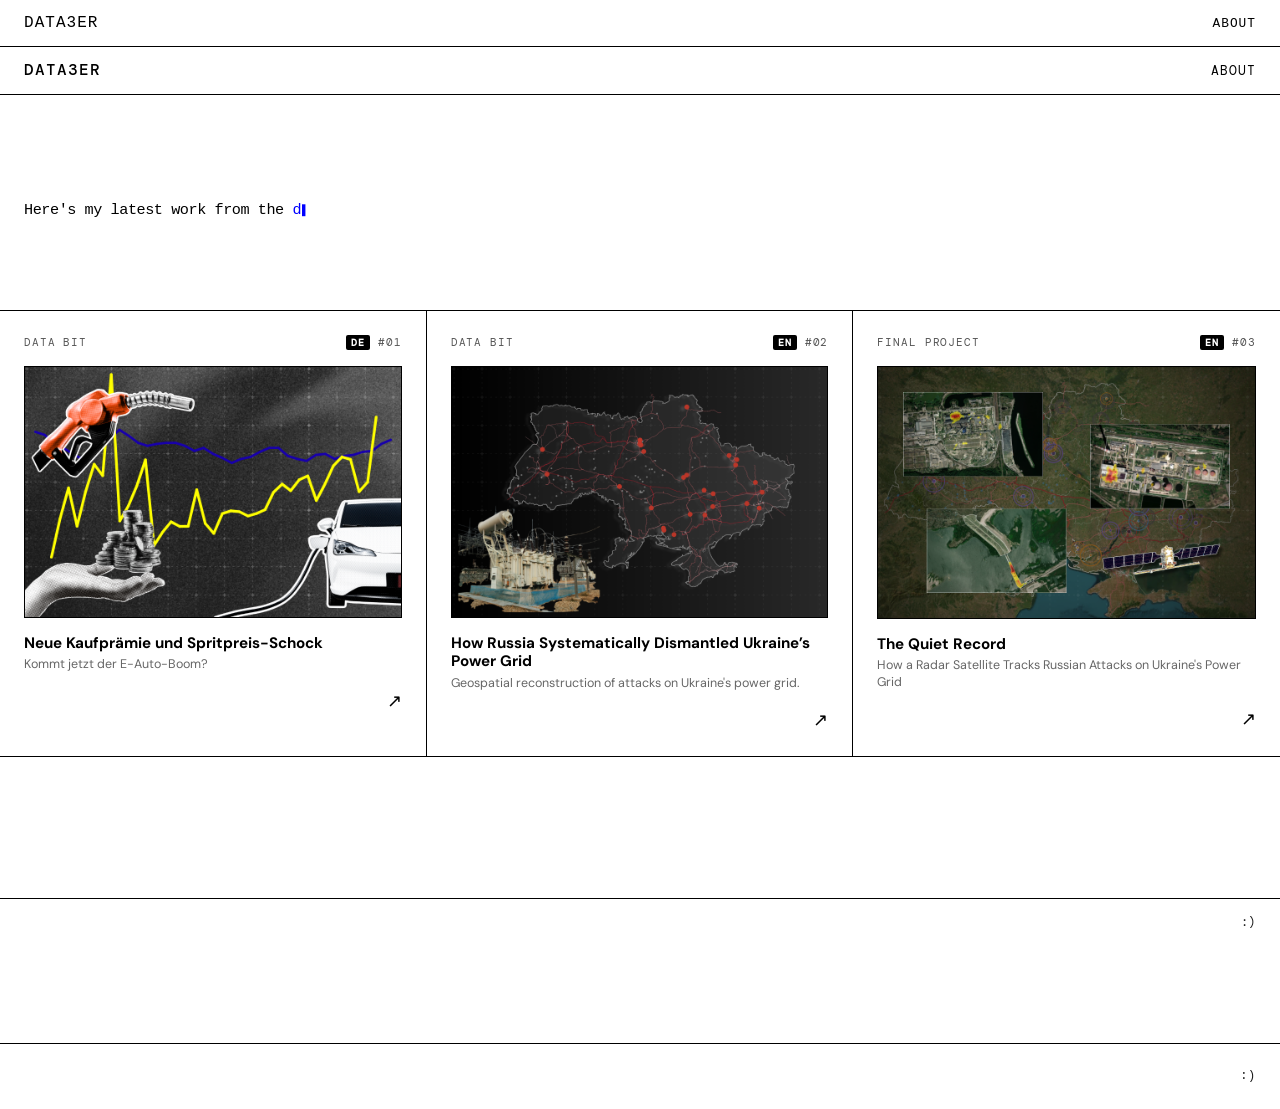
==== index.html @ 81987935 "deploy: elenaivadreyer/data3er@ab0d2c3389f291c5e5ba31536a0eea07582ace5e" ====
<!doctype html>
<html lang="en">

<head>
	<meta charset="utf-8" />
	<meta name="viewport" content="width=device-width, initial-scale=1.0" />
	<meta http-equiv="Content-Type" content="text/html; charset=utf-8" />
	<link href="./_app/immutable/entry/start.WmMpZ_CJ.js" rel="modulepreload">
		<link href="./_app/immutable/chunks/NF60_s1X.js" rel="modulepreload">
		<link href="./_app/immutable/chunks/BrTgistB.js" rel="modulepreload">
		<link href="./_app/immutable/chunks/d5tJjo3U.js" rel="modulepreload">
		<link href="./_app/immutable/chunks/B0yvwBXz.js" rel="modulepreload">
		<link href="./_app/immutable/entry/app.dsTG-tFN.js" rel="modulepreload">
		<link href="./_app/immutable/chunks/DsnmJJEf.js" rel="modulepreload">
		<link href="./_app/immutable/chunks/djIE3BxB.js" rel="modulepreload">
		<link href="./_app/immutable/chunks/CELvX-Tl.js" rel="modulepreload">
		<link href="./_app/immutable/chunks/CreIAFtK.js" rel="modulepreload">
		<link href="./_app/immutable/nodes/0.JvMt8v3n.js" rel="modulepreload">
		<link href="./_app/immutable/chunks/CRHJruip.js" rel="modulepreload">
		<link href="./_app/immutable/chunks/BVHteVyD.js" rel="modulepreload">
		<link href="./_app/immutable/nodes/2.CE3j-6dO.js" rel="modulepreload">
		<link href="./_app/immutable/chunks/QWI-ti4M.js" rel="modulepreload">
		<!--12qhfyh--><script>
		var _paq = window._paq = window._paq || [];
		_paq.push(['trackPageView']);
		_paq.push(['enableLinkTracking']);
		(function() {
			var u="//mtm.bestviews.de/";
			_paq.push(['setTrackerUrl', u+'matomo.php']);
			_paq.push(['setSiteId', '13']);
			var d=document, g=d.createElement('script'), s=d.getElementsByTagName('script')[0];
			g.async=true; g.src=u+'matomo.js'; s.parentNode.insertBefore(g,s);
		})();
	</script><!----><!----><!--1uha8ag--><meta name="description" content="data3er - Elena's data portfolio." class="svelte-1uha8ag"/><!----><title>data3er</title>
		<link href="./_app/immutable/assets/0.HpeL2Rbp.css" rel="stylesheet">
		<link href="./_app/immutable/assets/2.CTTj6mzQ.css" rel="stylesheet">
	<link rel="preconnect" href="https://fonts.googleapis.com">
	<link rel="preconnect" href="https://fonts.gstatic.com" crossorigin>
	<link href="https://fonts.googleapis.com/css2?family=Playfair+Display:ital,wght@0,700;1,400&family=DM+Mono:wght@400;500&family=DM+Sans:wght@400;500&display=swap" rel="stylesheet">
	<script data-goatcounter="https://thepudding.goatcounter.com/count" async src="//gc.zgo.at/count.js"></script>
</head>

<body>
	<a href="#content" class="skip-to-main">Skip to main content</a>
	<div><!--[--><!--[0--><!--[--><!--[-1--><!--]--> <main id="content"><!--[--><div class="lp-wrap svelte-1uha8ag"><header class="lp-header svelte-1uha8ag"><span class="wordmark svelte-1uha8ag">data3er</span> <nav class="lp-nav svelte-1uha8ag"><a href="/about" class="svelte-1uha8ag">About</a></nav></header> <section class="lp-hero svelte-1uha8ag"><p class="svelte-1uha8ag"><a class="hertie-link svelte-1uha8ag" href="https://data-journalism-26.github.io/" target="_blank" rel="noopener noreferrer"></a><span class="cursor svelte-1uha8ag">▌</span></p></section> <div class="grid svelte-1uha8ag"><!--[--><a class="card svelte-1uha8ag" href="/data-bit-1"><div class="card-meta svelte-1uha8ag"><span class="card-category svelte-1uha8ag">Data Bit</span> <div class="card-meta-right svelte-1uha8ag"><!--[0--><span class="lang-tag svelte-1uha8ag">DE</span><!--]--> <span class="card-number svelte-1uha8ag">#01</span></div></div> <div class="card-visual svelte-1uha8ag"><img src="/_app/immutable/assets/1.CaGvfTI4.png" alt="Collage of a fuel nozzle, coins, a charging cable, and a car over price charts." class="svelte-1uha8ag"/></div> <div class="card-text svelte-1uha8ag"><p class="card-title svelte-1uha8ag">Neue Kaufprämie und Spritpreis-Schock</p> <!--[0--><p class="card-subtitle svelte-1uha8ag">Kommt jetzt der E-Auto-Boom?</p><!--]--></div> <div class="card-arrow svelte-1uha8ag">↗</div></a><a class="card svelte-1uha8ag" href="/data-bit-2"><div class="card-meta svelte-1uha8ag"><span class="card-category svelte-1uha8ag">Data Bit</span> <div class="card-meta-right svelte-1uha8ag"><!--[0--><span class="lang-tag svelte-1uha8ag">EN</span><!--]--> <span class="card-number svelte-1uha8ag">#02</span></div></div> <div class="card-visual svelte-1uha8ag"><img src="/_app/immutable/assets/2.BymqDGlu.png" alt="Map of Ukraine's power grid with red attacked energy sites and a damaged transformer." class="svelte-1uha8ag"/></div> <div class="card-text svelte-1uha8ag"><p class="card-title svelte-1uha8ag">How Russia Systematically Dismantled Ukraine’s Power Grid</p> <!--[0--><p class="card-subtitle svelte-1uha8ag">Geospatial reconstruction of attacks on Ukraine's power grid.</p><!--]--></div> <div class="card-arrow svelte-1uha8ag">↗</div></a><a class="card svelte-1uha8ag" href="/final-project"><div class="card-meta svelte-1uha8ag"><span class="card-category svelte-1uha8ag">Final Project</span> <div class="card-meta-right svelte-1uha8ag"><!--[0--><span class="lang-tag svelte-1uha8ag">EN</span><!--]--> <span class="card-number svelte-1uha8ag">#03</span></div></div> <div class="card-visual svelte-1uha8ag"><img src="/_app/immutable/assets/3.DAZGU7JH.png" alt="Satellite map of Ukraine with radar damage overlays on energy infrastructure." class="svelte-1uha8ag"/></div> <div class="card-text svelte-1uha8ag"><p class="card-title svelte-1uha8ag">The Quiet Record</p> <!--[0--><p class="card-subtitle svelte-1uha8ag">How a Radar Satellite Tracks Russian Attacks on Ukraine's Power Grid</p><!--]--></div> <div class="card-arrow svelte-1uha8ag">↗</div></a><!--]--></div> <div class="grid-gap svelte-1uha8ag"></div> <footer class="lp-footer svelte-1uha8ag"><span class="svelte-1uha8ag">:)</span></footer></div><!--]--><!----></main> <!--[-1--><!--]--><!--]--><!--]--> <!--[-1--><!--]--><!--]-->
			
			<script>
				{
					__sveltekit_7kimbc = {
						base: new URL(".", location).pathname.slice(0, -1)
					};

					const element = document.currentScript.parentElement;

					Promise.all([
						import("./_app/immutable/entry/start.WmMpZ_CJ.js"),
						import("./_app/immutable/entry/app.dsTG-tFN.js")
					]).then(([kit, app]) => {
						kit.start(app, element, {
							node_ids: [0, 2],
							data: [null,{type:"data",data:{},uses:{}}],
							form: null,
							error: null
						});
					});
				}
			</script>
		</div>
</body>

</html>
---- _app/immutable/assets/0.HpeL2Rbp.css ----
:root{--category-blue: #4477AA;--category-red: #EE6677;--category-green: #228833;--category-yellow: #CCBB44;--category-cyan: #66CCEE;--category-purple: #AA3377;--category-gray: #BBBBBB;--color-black: oklch(0 0 0);--color-white: oklch(100% 0 0);--color-gray-50: oklch(98.5% 0 0);--color-gray-100: oklch(97% 0 0);--color-gray-200: oklch(92.2% 0 0);--color-gray-300: oklch(87% 0 0);--color-gray-400: oklch(70.8% 0 0);--color-gray-500: oklch(55.6% 0 0);--color-gray-600: oklch(43.9% 0 0);--color-gray-700: oklch(37.1% 0 0);--color-gray-800: oklch(26.9% 0 0);--color-gray-900: oklch(20.5% 0 0);--color-gray-950: oklch(14.5% 0 0);--color-purple: oklch(.5581 .2208 314.87);--color-blue: oklch(.4759 .2842 276.25);--color-green: oklch(.6506 .0971 191.52);--color-red: oklch(.677 .2117 30.54);--color-yellow: oklch(.8897 .1781 108.83);--12px: .75rem;--14px: .875rem;--16px: 1rem;--18px: 1.125rem;--20px: 1.25rem;--22px: 1.375rem;--24px: 1.5rem;--28px: 1.75rem;--32px: 2rem;--36px: 2.25rem;--40px: 2.5rem;--44px: 2.75rem;--48px: 3rem;--56px: 3.5rem;--64px: 4rem;--80px: 5rem;--96px: 6rem;--112px: 7rem;--128px: 8rem}html{line-height:1.15;-webkit-text-size-adjust:100%}body{margin:0}main{display:block}h1{font-size:2em;margin:.67em 0}hr{box-sizing:content-box;height:0;overflow:visible}pre{font-family:monospace,monospace;font-size:1em}a{background-color:transparent}abbr[title]{border-bottom:none;text-decoration:underline;text-decoration:underline dotted}b,strong{font-weight:bolder}code,kbd,samp{font-family:monospace,monospace;font-size:1em}small{font-size:80%}sub,sup{font-size:75%;line-height:0;position:relative;vertical-align:baseline}sub{bottom:-.25em}sup{top:-.5em}img{border-style:none}button,input,optgroup,select,textarea{font-family:inherit;font-size:100%;line-height:1.15;margin:0}button,input{overflow:visible}button,select{text-transform:none}button,[type=button],[type=reset],[type=submit]{-webkit-appearance:button}button::-moz-focus-inner,[type=button]::-moz-focus-inner,[type=reset]::-moz-focus-inner,[type=submit]::-moz-focus-inner{border-style:none;padding:0}button:-moz-focusring,[type=button]:-moz-focusring,[type=reset]:-moz-focusring,[type=submit]:-moz-focusring{outline:1px dotted ButtonText}fieldset{padding:.35em .75em .625em}legend{box-sizing:border-box;color:inherit;display:table;max-width:100%;padding:0;white-space:normal}progress{vertical-align:baseline}textarea{overflow:auto}[type=checkbox],[type=radio]{box-sizing:border-box;padding:0}[type=number]::-webkit-inner-spin-button,[type=number]::-webkit-outer-spin-button{height:auto}[type=search]{-webkit-appearance:textfield;outline-offset:-2px}[type=search]::-webkit-search-decoration{-webkit-appearance:none}::-webkit-file-upload-button{-webkit-appearance:button;font:inherit}details{display:block}summary{display:list-item}template{display:none}[hidden]{display:none}*,*:before,*:after{box-sizing:border-box;margin:0;padding:0;vertical-align:baseline}a img{border:none}b,strong{font-weight:700}button,input[type=button]{border:0}em,cite,i{font-style:italic}img,figure,picture{border:0;display:block;height:auto;max-width:100%}h1,h2,h3,h4,h5,h6{font-weight:500}sub{text-transform:lowercase;font-size:inherit;font-variant-position:sub}sup{text-transform:lowercase;font-variant-position:super}textarea{overflow:auto;resize:vertical}@font-face{font-family:Atlas Grotesk;src:url(https://pudding.cool/assets/fonts/atlas/AtlasGrotesk-Regular-Web.woff2) format("woff2");font-weight:400;font-style:normal;font-stretch:normal;font-display:swap}@font-face{font-family:Atlas Grotesk;src:url(https://pudding.cool/assets/fonts/atlas/AtlasGrotesk-Bold-Web.woff2) format("woff2");font-weight:700;font-style:normal;font-stretch:normal;font-display:swap}@font-face{font-family:Tiempos Text;src:url(https://pudding.cool/assets/fonts/tiempos/TiemposTextWeb-Regular.woff2) format("woff2");font-weight:400;font-style:normal;font-stretch:normal;font-display:swap}@font-face{font-family:Tiempos Text;src:url(https://pudding.cool/assets/fonts/tiempos/TiemposTextWeb-Bold.woff2) format("woff2");font-weight:700;font-style:normal;font-stretch:normal;font-display:swap}@font-face{font-family:Atlas Grotesk;src:url(https://pudding.cool/assets/fonts/atlas/AtlasGrotesk-Medium-Web.woff2) format("woff2");font-weight:500;font-style:normal;font-stretch:normal;font-display:swap}@font-face{font-family:Atlas Typewriter;src:url(https://pudding.cool/assets/fonts/atlas/AtlasTypewriter-Medium-Web.woff2) format("woff2");font-weight:500;font-style:normal;font-stretch:normal;font-display:swap}body{background-color:var(--color-bg, white);color:var(--color-fg, black);line-height:1.4;font-family:var(--font-body, serif);font-feature-settings:"kern" 1,"onum" 0,"liga" 0,"tnum" 1;text-rendering:optimizeLegibility;word-wrap:break-word;-webkit-tap-highlight-color:transparent}h1,h2,h3,h4,h5,h6,p{margin:16px 0}mark{background-color:var(--color-mark, yellow);padding:0 4px}a{color:var(--color-link, blue);text-decoration-line:underline;text-decoration-style:solid;text-decoration-color:var(--color-link, blue);text-decoration-thickness:2px}img,video{display:block;max-width:100%;height:auto}input,textarea{-webkit-appearance:none;appearance:none;background-color:var(--color-input-bg, whitesmoke);color:var(--color-input-fg, black);border-radius:var(--radius-md, 0);border:none;font-family:var(--font-form, sans-serif);font-size:inherit;outline:1px solid var(--color-border, ray);padding:8px}button,select,a[role=button],input[type=submit],input[type=reset],input[type=button]{-webkit-appearance:none;appearance:none;background-color:var(--color-button-bg-primary, lightgray);color:var(--color-button-fg-primary, black);border-radius:var(--radius-md, 0);border:none;font-family:var(--font-form, sans-serif);font-size:inherit;outline:none;padding:8px;text-decoration:none}button,a[role=button],input[type=button],input[type=checkbox],input[type=radio],input[type=range],input[type=submit],input[type=reset],select{cursor:pointer}input[type=button],input[type=range],input[type=submit],input[type=reset],select{display:inline-block}button:disabled,a[role=button]:disabled,input[type=button]:disabled,input[type=submit]:disabled,input[type=reset]:disabled{opacity:.5;cursor:not-allowed}input[type=range]{-webkit-appearance:auto;appearance:auto;padding:0;outline:none}button:focus,a:focus,a[role=button]:focus,input:focus,select:focus,textarea:focus{outline:2px solid var(--color-focus);outline-offset:2px}button:focus:not(:focus-visible),a:focus:not(:focus-visible),a[role=button]:focus:not(:focus-visible),input:focus:not(:focus-visible),select:focus:not(:focus-visible),textarea:focus:not(:focus-visible){outline:2px solid transparent}button:disabled,a[role=button]:disabled,input:disabled,select:disabled,textarea:disabled{cursor:not-allowed;opacity:.5}table{border-collapse:collapse;width:100%;table-layout:fixed}table caption,td,th{text-align:left}td,th{padding:8px 0;vertical-align:top;word-wrap:break-word}thead{border-bottom:1px solid var(--color-border, lightgray)}tfoot{border-top:1px solid var(--color-border, lightgray)}::-moz-placeholder{color:var(--color-placeholder, gray)}:-ms-input-placeholder{color:var(--color-placeholder, gray)}::-ms-input-placeholder{color:var(--color-placeholder, gray)}::placeholder{color:var(--color-placeholder, gray)}::-moz-selection{background-color:var(--color-selection, lightgray)}::selection{background-color:var(--color-selection, lightgray)}select{padding-right:24px;background-image:url(data:image/svg+xml;charset=US-ASCII,%3Csvg%20xmlns%3D%22http%3A%2F%2Fwww.w3.org%2F2000%2Fsvg%22%20viewBox%3D%220%200%20256%20448%22%20enable-background%3D%22new%200%200%20256%20448%22%3E%3Cstyle%20type%3D%22text%2Fcss%22%3E.arrow%7Bfill%3A%23424242%3B%7D%3C%2Fstyle%3E%3Cpath%20class%3D%22arrow%22%20d%3D%22M255.9%20168c0-4.2-1.6-7.9-4.8-11.2-3.2-3.2-6.9-4.8-11.2-4.8H16c-4.2%200-7.9%201.6-11.2%204.8S0%20163.8%200%20168c0%204.4%201.6%208.2%204.8%2011.4l112%20112c3.1%203.1%206.8%204.6%2011.2%204.6%204.4%200%208.2-1.5%2011.4-4.6l112-112c3-3.2%204.5-7%204.5-11.4z%22%2F%3E%3C%2Fsvg%3E%0A);background-position:right 8px center;background-repeat:no-repeat;background-size:auto 50%}ol,ul{padding-left:16px}.skip-to-main{border:none;width:1px;height:1px;overflow:hidden;position:absolute}.skip-to-main:focus{background-color:var(--color-gray-900, black);color:var(--color-white, white);width:auto;height:auto;padding:8px;z-index:var(--z-overlay, 1000)}.sr-only{clip:rect(0 0 0 0);clip-path:inset(100%);height:1px;overflow:hidden;position:absolute;white-space:nowrap;width:1px}.text-outline{--stroke-width: 1px;--stroke-width-n: calc(var(--stroke-width) * -1);text-shadow:var(--stroke-width-n) var(--stroke-width-n) 0 var(--color-text-outline, #fff),0 var(--stroke-width-n) 0 var(--color-text-outline, #fff),var(--stroke-width) var(--stroke-width-n) 0 var(--color-text-outline, #fff),var(--stroke-width) 0 0 var(--color-text-outline, #fff),var(--stroke-width) var(--stroke-width) 0 var(--color-text-outline, #fff),0 var(--stroke-width) 0 var(--color-text-outline, #fff),var(--stroke-width-n) var(--stroke-width) 0 var(--color-text-outline, #fff),var(--stroke-width-n) 0 0 var(--color-text-outline, #fff)}@media(hover:hover)and (pointer:fine){button:hover,a[role=button]:hover,input[type=button]:hover,input[type=submit]:hover,input[type=reset]:hover{background:oklch(from var(--color-button-bg-primary) calc(l - .1) c h)}button:disabled:hover,a[role=button]:disabled:hover,input[type=button]:disabled:hover,input[type=submit]:disabled:hover,input[type=reset]:disabled:hover{opacity:.5;cursor:not-allowed;background:var(--color-button-bg-primary, lightgray)}}.bits-button[data-button-root]{display:inline-flex;align-items:center;justify-content:center;border:none;font-size:inherit;outline:none;text-decoration:none;border-radius:var(--radius-md);font-family:var(--font-form);transition:transform .25s ease,background .25s ease}.bits-button[data-button-root]:disabled{opacity:.5;cursor:not-allowed}.bits-button[data-button-root]:active{transform:scale(.95)}.bits-button[data-button-root][data-size=default]{padding:.5rem 1rem}.bits-button[data-button-root][data-size=sm]{padding:.375rem .75rem}.bits-button[data-button-root][data-size=lg]{padding:.75rem 1.5rem}.bits-button[data-button-root][data-size=icon]{padding:.5rem;width:2rem;height:2rem}.bits-button[data-button-root][data-variant=default]{--bg: var(--color-button-bg-primary);--fg: var(--color-button-fg-primary);background:var(--bg);color:var(--fg)}.bits-button[data-button-root][data-variant=default]:hover{background:oklch(from var(--bg) calc(l + .2) c h)}.bits-button[data-button-root][data-variant=outline]{--bg: transparent;--fg: var(--color-fg);--border: 1px solid var(--color-border);background:var(--bg);color:var(--fg);border:var(--border)}.bits-button[data-button-root][data-variant=outline]:hover{background:oklch(from var(--bg) calc(l - .2) c h)}.bits-button[data-button-root][data-variant=secondary]{--bg: var(--color-button-bg-secondary);--fg: var(--color-button-fg-secondary);background:var(--bg);color:var(--fg)}.bits-button[data-button-root][data-variant=secondary]:hover{background:oklch(from var(--bg) calc(l - .2) c h)}.bits-button[data-button-root][data-variant=ghost]{--bg: transparent;--fg: var(--color-fg);background:var(--bg);color:var(--fg)}.bits-button[data-button-root][data-variant=link]{--bg: transparent;--fg: var(--color-link);--hover: var(--color-link-hover);background:var(--bg);color:var(--fg);text-decoration:underline}.bits-button[data-button-root].circle{border-radius:50%;padding:0}.bits-switch{font-family:var(--font-form)}.bits-switch [data-switch-root]{--padding: .25rem;--height: 1.5rem;display:inline-flex;align-items:center;cursor:pointer;border:none;width:calc(var(--height) * 2 + var(--padding) * 2);height:calc(var(--height) + var(--padding) * 2);border-radius:9999px;padding:var(--padding);transition:background .25s ease;background:oklch(from var(--color-button-bg-primary) calc(l + .5) c h)}.bits-switch[data-size=sm] [data-switch-root]{--height: 1.25rem}.bits-switch [data-switch-root][data-state=checked]{background:var(--color-button-bg-primary)}.bits-switch [data-switch-thumb]{display:block;width:var(--height);height:var(--height);border-radius:9999px;background:var(--color-button-fg-primary);transition:transform .25s ease}.bits-switch [data-switch-root][data-state=checked] [data-switch-thumb]{transform:translate(calc(var(--height)))}.bits-switch[data-label-position=left]{flex-direction:row-reverse;gap:.5rem}.bits-switch[data-label-position=right]{gap:.5rem}.bits-switch[data-label-position=top]{flex-direction:column-reverse;gap:.25rem}.bits-switch[data-label-position=bottom]{flex-direction:column;gap:.25rem}[data-select-trigger]{--min-width: 12rem;display:inline-flex;align-items:center;justify-content:space-between;border:1px solid var(--color-border);border-radius:var(--radius-md);padding:.5rem;background:var(--color-bg);color:var(--color-fg);font-family:var(--font-form);font-size:inherit;cursor:pointer;width:var(--min-width)}[data-select-trigger]:hover{background:var(--color-bg)}[data-select-trigger]:disabled{opacity:.5;cursor:not-allowed}[data-select-value]{overflow:hidden;text-overflow:ellipsis;white-space:nowrap}[data-select-icon]{width:1rem;height:1rem;margin-left:.5rem;opacity:.7}[data-select-content]{--min-width: 12rem;z-index:var(--z-overlay);background:var(--color-bg);border:1px solid var(--color-border);border-radius:var(--radius-md);width:var(--min-width);overflow:hidden;padding:.5rem;font-family:var(--font-form)}[data-select-item]{display:flex;align-items:center;justify-content:space-between;padding:.5rem;cursor:pointer;position:relative;-webkit-user-select:none;user-select:none;outline:none}[data-select-item][data-highlighted]{background:var(--color-selection)}[data-select-item][data-selected] [data-select-item-indicator]{display:inline-flex}[data-select-item-indicator]{display:none;align-items:center;justify-content:center}[data-select-item-indicator]{width:1rem;height:1rem}[data-select-group-label]{padding:.5rem;font-size:.75em;font-weight:700;text-transform:uppercase;color:var(--color-fg-light)}.bits-togglegroup[data-toggle-group-root]{display:inline-flex;border-radius:var(--radius-md);border:1px solid var(--color-border);background:var(--color-bg);color:var(--color-fg);overflow:hidden}.bits-togglegroup [data-toggle-group-item]{display:inline-flex;align-items:center;justify-content:center;border:none;font-size:inherit;outline:none;text-decoration:none;border-radius:0;border-right:1px solid var(--color-border);font-family:var(--font-form);transition:transform .25s ease,background .25s ease,color .25s ease;background:transparent;color:inherit;padding:.5rem .75rem}.bits-togglegroup [data-toggle-group-item]:last-child{border-right:none}.bits-togglegroup [data-toggle-group-item][data-state=on]{background:var(--color-selection)}.bits-togglegroup [data-toggle-group-item-icon]{width:1rem;height:1rem}.bits-slider[data-slider-root]{--slider-size: .5rem;--slider-thumb-size: 2rem;--slider-thumb-color: var(--color-button-bg-primary);--slider-thumb-border: var(--color-bg);--slider-track-color: var(--color-selection);--slider-track-active-color: var(--color-fg-light);width:100%;position:relative;display:flex;align-items:center;cursor:pointer}.bits-slider [data-slider-range-bg]{display:block;background:var(--slider-track-color);height:var(--slider-size);width:100%;border-radius:var(--radius-sm)}.bits-slider [data-slider-range]{display:block;height:100%;background:var(--slider-track-active-color)}.bits-slider [data-slider-thumb]{display:block;width:var(--slider-thumb-size);height:var(--slider-thumb-size);background:var(--slider-thumb-color);border-radius:50%;border:2px solid var(--slider-thumb-border);transition:background .25s ease}.bits-slider [data-slider-thumb]:active{outline:var(--color-focus)}:root{--font-sans: "Atlas Grotesk", -apple-system, BlinkMacSystemFont, Helvetica, Arial, sans-serif;--font-serif: "Tiempos Text", Iowan Old Style, Times New Roman, Times, serif;--font-mono: Menlo, Consolas, Monaco, monospace;--z-bottom: -1;--z-base: 1;--z-top: 10;--z-overlay: 100;--z-modal: 1000;--font-body: var(--font-serif);--font-form: var(--font-sans);--radius-xs: .125rem;--radius-sm: .25rem;--radius-md: .5rem;--radius-lg: 1rem;--color-bg: var(--color-white);--color-fg: var(--color-gray-900);--color-fg-light: var(--color-gray-500);--color-primary: var(--color-black);--color-link: var(--color-black);--color-link-hover: var(--color-black);--color-focus: var(--color-gray-500);--color-mark: var(--color-yellow);--color-selection: var(--color-gray-300);--color-border: var(--color-gray-300);--color-button-fg-primary: var(--color-white);--color-button-bg-primary: var(--color-gray-900);--color-button-fg-secondary: var(--color-white);--color-button-bg-secondary: var(--color-gray-500);--color-input-bg: var(--color-gray-50);--color-input-fg: var(--color-gray-900);--color-placeholder: var(--color-gray-500);--1s: 1ms;--color-accent: #0000ff;--color-highlight: #ffff76;--color-muted: #f2f2f2;--color-ink: #000000;--font-display: "Helvetica Neue", Helvetica, Arial, sans-serif;--font-body: "DM Sans", system-ui, sans-serif;--space-xs: .375rem;--space-sm: .75rem;--space-md: 1.5rem;--space-lg: 3rem;--space-xl: 6rem;--border: 1px solid #000000;--max-w: 1100px}@media screen and (prefers-reduced-motion:no-preference){:root{--1s: 1s}}h2{font-family:var(--font-sans);font-size:1.15rem;font-weight:500;letter-spacing:-.02em;color:#1f1f1f;margin-bottom:1rem;margin-top:var(--space-lg)}h3{font-size:var(--28px, 28px)}h4{font-size:var(--24px, 24px)}h5{font-size:var(--22px, 22px)}h6{font-size:var(--20px, 20px)}sup.fn-ref{font-family:var(--font-mono);font-size:.68em;color:var(--color-accent);font-weight:500;vertical-align:baseline;line-height:inherit;position:static;top:auto;margin-left:.12em;font-variant-position:normal;text-transform:none;white-space:nowrap}sup.fn-ref a{color:inherit;text-decoration:none}sup.fn-ref a:hover{text-decoration:underline}svg{display:block;width:100%;height:auto}:global(.foreground){max-width:1100px!important;margin-left:auto!important;margin-right:auto!important}:global(.foreground section){font-family:var(--font-body);font-size:.95rem;line-height:1.65;color:var(--color-ink);text-align:justify;max-width:520px;margin-left:auto;margin-right:auto}nav.svelte-1jnx671{display:-webkit-box;display:flex;-webkit-box-pack:justify;justify-content:space-between;-webkit-box-align:baseline;align-items:baseline;padding:var(--space-sm) var(--space-md);border-bottom:var(--border);font-family:var(--font-mono);font-size:.8rem;text-transform:uppercase;letter-spacing:.08em;position:sticky;top:0;background:var(--color-bg);z-index:100}.wordmark.svelte-1jnx671{font-size:1rem;font-weight:500;color:var(--color-ink);text-decoration:none}.wordmark.svelte-1jnx671:hover{color:var(--color-accent)}.nav-links.svelte-1jnx671{display:-webkit-box;display:flex;gap:var(--space-md)}a.svelte-1jnx671{color:var(--color-ink);text-decoration:none}a.svelte-1jnx671:hover{color:var(--color-accent)}footer.svelte-1egf6ko{border-top:var(--border);padding:var(--space-md);display:-webkit-box;display:flex;-webkit-box-pack:justify;justify-content:space-between;-webkit-box-align:center;align-items:center;font-family:var(--font-mono);font-size:.75rem;text-transform:uppercase;letter-spacing:.06em;margin-top:var(--space-xl);color:#181818}.wordmark.svelte-1egf6ko{color:var(--color-ink);font-weight:500}
---- _app/immutable/assets/2.CTTj6mzQ.css ----
body{background:#fff}.lp-wrap.svelte-1uha8ag{min-height:100vh;background:#fff;font-family:DM Mono,Courier New,monospace;display:-webkit-box;display:flex;-webkit-box-orient:vertical;-webkit-box-direction:normal;flex-direction:column}.lp-header.svelte-1uha8ag{position:sticky;top:0;z-index:100;background:#fff;border-bottom:1px solid #000;display:-webkit-box;display:flex;-webkit-box-pack:justify;justify-content:space-between;-webkit-box-align:center;align-items:center;padding:.75rem 1.5rem;font-size:.8rem;text-transform:uppercase;letter-spacing:.08em}.wordmark.svelte-1uha8ag{font-size:1rem;font-weight:500;color:#000}.lp-nav.svelte-1uha8ag a:where(.svelte-1uha8ag){color:#000;text-decoration:none}.lp-nav.svelte-1uha8ag a:where(.svelte-1uha8ag):hover{color:#00f}.lp-hero.svelte-1uha8ag{border-bottom:1px solid #000;min-height:clamp(8rem,24vh,14rem);padding:3rem 1.5rem 2rem;display:grid;-webkit-box-align:center;align-items:center;justify-items:start;text-align:left}.lp-hero.svelte-1uha8ag p:where(.svelte-1uha8ag){font-family:Menlo,Courier New,monospace;font-weight:400;font-size:clamp(.95rem,1.45vw,.95rem);letter-spacing:-.03em;max-width:none;width:100%;color:#000;margin:0;white-space:nowrap}.hertie-link.svelte-1uha8ag{color:#00f;font-weight:500;text-decoration:none;display:inline;border-bottom:2px solid transparent;-webkit-transition:border-color .4s ease;transition:border-color .4s ease}.hertie-link.done.svelte-1uha8ag{border-bottom-color:#00f}.hertie-link.svelte-1uha8ag:hover{color:#00c}.cursor.svelte-1uha8ag{display:inline-block;color:#00f;-webkit-animation:svelte-1uha8ag-blink 1s step-end infinite;animation:svelte-1uha8ag-blink 1s step-end infinite;font-size:.75em;vertical-align:-.05em;margin-left:1px}.cursor.hidden.svelte-1uha8ag{display:none}@-webkit-keyframes svelte-1uha8ag-blink{0%,to{opacity:1}50%{opacity:0}}@keyframes svelte-1uha8ag-blink{0%,to{opacity:1}50%{opacity:0}}.grid.svelte-1uha8ag{display:grid;grid-template-columns:repeat(3,1fr)}.card.svelte-1uha8ag{border-right:1px solid #000;border-bottom:1px solid #000;padding:1.5rem;background:#fff;display:-webkit-box;display:flex;-webkit-box-orient:vertical;-webkit-box-direction:normal;flex-direction:column;gap:1rem;cursor:pointer;text-decoration:none;color:#000;-webkit-transition:background .2s ease;transition:background .2s ease;min-height:280px}.card.svelte-1uha8ag:hover{background:#f2f2f2}.card.svelte-1uha8ag:nth-child(3n){border-right:none}.card-meta.svelte-1uha8ag{display:-webkit-box;display:flex;-webkit-box-pack:justify;justify-content:space-between;-webkit-box-align:baseline;align-items:baseline;font-size:.7rem;text-transform:uppercase;letter-spacing:.08em;color:#555}.card-meta-right.svelte-1uha8ag{display:-webkit-box;display:flex;-webkit-box-align:baseline;align-items:baseline;gap:.5rem}.lang-tag.svelte-1uha8ag{font-size:.6rem;font-weight:600;letter-spacing:.1em;background:#000;color:#fff;padding:1px 5px;border-radius:2px}.card-visual.svelte-1uha8ag{-webkit-box-flex:0;flex:0 0 auto;aspect-ratio:3 / 2;background:#f2f2f2;border:1px solid #000;overflow:hidden}.card-visual.svelte-1uha8ag img:where(.svelte-1uha8ag){width:100%;height:100%;display:block;-o-object-fit:cover;object-fit:cover}.card-text.svelte-1uha8ag{-webkit-box-flex:0;flex:0 0 auto}.card-title.svelte-1uha8ag{font-family:var(--font-body, "DM Sans", system-ui, sans-serif);font-size:.95rem;font-weight:700;line-height:1.2;margin:0 0 .25rem;text-transform:none;letter-spacing:0}.card-subtitle.svelte-1uha8ag{font-family:var(--font-body, "DM Sans", system-ui, sans-serif);font-size:.78rem;line-height:1.35;color:#666;margin:0;letter-spacing:0}.card-arrow.svelte-1uha8ag{text-align:right;font-size:1.1rem}.grid-gap.svelte-1uha8ag{-webkit-box-flex:1;flex:1;min-height:3rem}.lp-footer.svelte-1uha8ag{border-top:1px solid #000;padding:1rem 1.5rem;display:-webkit-box;display:flex;-webkit-box-pack:end;justify-content:flex-end;font-size:.72rem;letter-spacing:.06em;color:#181818}@media(max-width:700px){.lp-hero.svelte-1uha8ag{min-height:10rem}.lp-hero.svelte-1uha8ag p:where(.svelte-1uha8ag){max-width:28ch;white-space:normal}.grid.svelte-1uha8ag{grid-template-columns:1fr}.card.svelte-1uha8ag:nth-child(3n){border-right:1px solid #000}.card.svelte-1uha8ag:nth-child(n){border-right:none}}@media(min-width:701px)and (max-width:1000px){.grid.svelte-1uha8ag{grid-template-columns:repeat(2,1fr)}.card.svelte-1uha8ag:nth-child(3n){border-right:1px solid #000}.card.svelte-1uha8ag:nth-child(2n){border-right:none}}
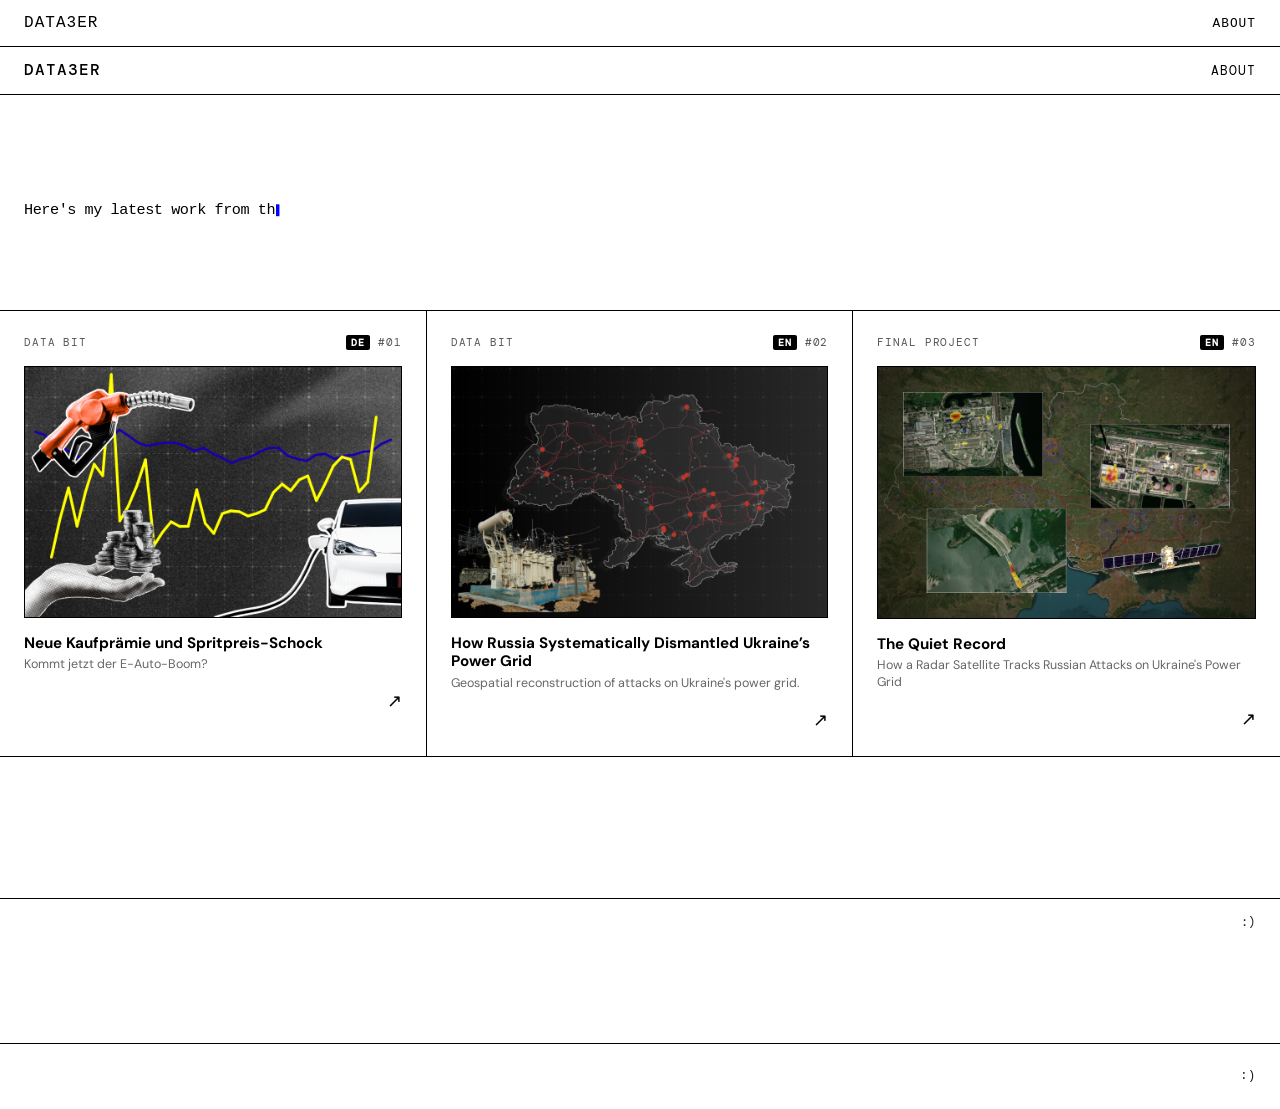
==== commit acbb7c63: "deploy: elenaivadreyer/data3er@cec52fa5c81baedc23c7e426b1d4a2eab997190c" ====
--- a/index.html
+++ b/index.html
@@ -5,17 +5,17 @@
 	<meta charset="utf-8" />
 	<meta name="viewport" content="width=device-width, initial-scale=1.0" />
 	<meta http-equiv="Content-Type" content="text/html; charset=utf-8" />
-	<link href="./_app/immutable/entry/start.WmMpZ_CJ.js" rel="modulepreload">
-		<link href="./_app/immutable/chunks/NF60_s1X.js" rel="modulepreload">
+	<link href="./_app/immutable/entry/start.4WZNmuw5.js" rel="modulepreload">
+		<link href="./_app/immutable/chunks/DErS6U9Z.js" rel="modulepreload">
 		<link href="./_app/immutable/chunks/BrTgistB.js" rel="modulepreload">
 		<link href="./_app/immutable/chunks/d5tJjo3U.js" rel="modulepreload">
 		<link href="./_app/immutable/chunks/B0yvwBXz.js" rel="modulepreload">
-		<link href="./_app/immutable/entry/app.dsTG-tFN.js" rel="modulepreload">
+		<link href="./_app/immutable/entry/app.CsfSwlYy.js" rel="modulepreload">
 		<link href="./_app/immutable/chunks/DsnmJJEf.js" rel="modulepreload">
 		<link href="./_app/immutable/chunks/djIE3BxB.js" rel="modulepreload">
 		<link href="./_app/immutable/chunks/CELvX-Tl.js" rel="modulepreload">
 		<link href="./_app/immutable/chunks/CreIAFtK.js" rel="modulepreload">
-		<link href="./_app/immutable/nodes/0.JvMt8v3n.js" rel="modulepreload">
+		<link href="./_app/immutable/nodes/0.DDlUH771.js" rel="modulepreload">
 		<link href="./_app/immutable/chunks/CRHJruip.js" rel="modulepreload">
 		<link href="./_app/immutable/chunks/BVHteVyD.js" rel="modulepreload">
 		<link href="./_app/immutable/nodes/2.CE3j-6dO.js" rel="modulepreload">
@@ -46,15 +46,15 @@
 			
 			<script>
 				{
-					__sveltekit_7kimbc = {
+					__sveltekit_1310179 = {
 						base: new URL(".", location).pathname.slice(0, -1)
 					};
 
 					const element = document.currentScript.parentElement;
 
 					Promise.all([
-						import("./_app/immutable/entry/start.WmMpZ_CJ.js"),
-						import("./_app/immutable/entry/app.dsTG-tFN.js")
+						import("./_app/immutable/entry/start.4WZNmuw5.js"),
+						import("./_app/immutable/entry/app.CsfSwlYy.js")
 					]).then(([kit, app]) => {
 						kit.start(app, element, {
 							node_ids: [0, 2],
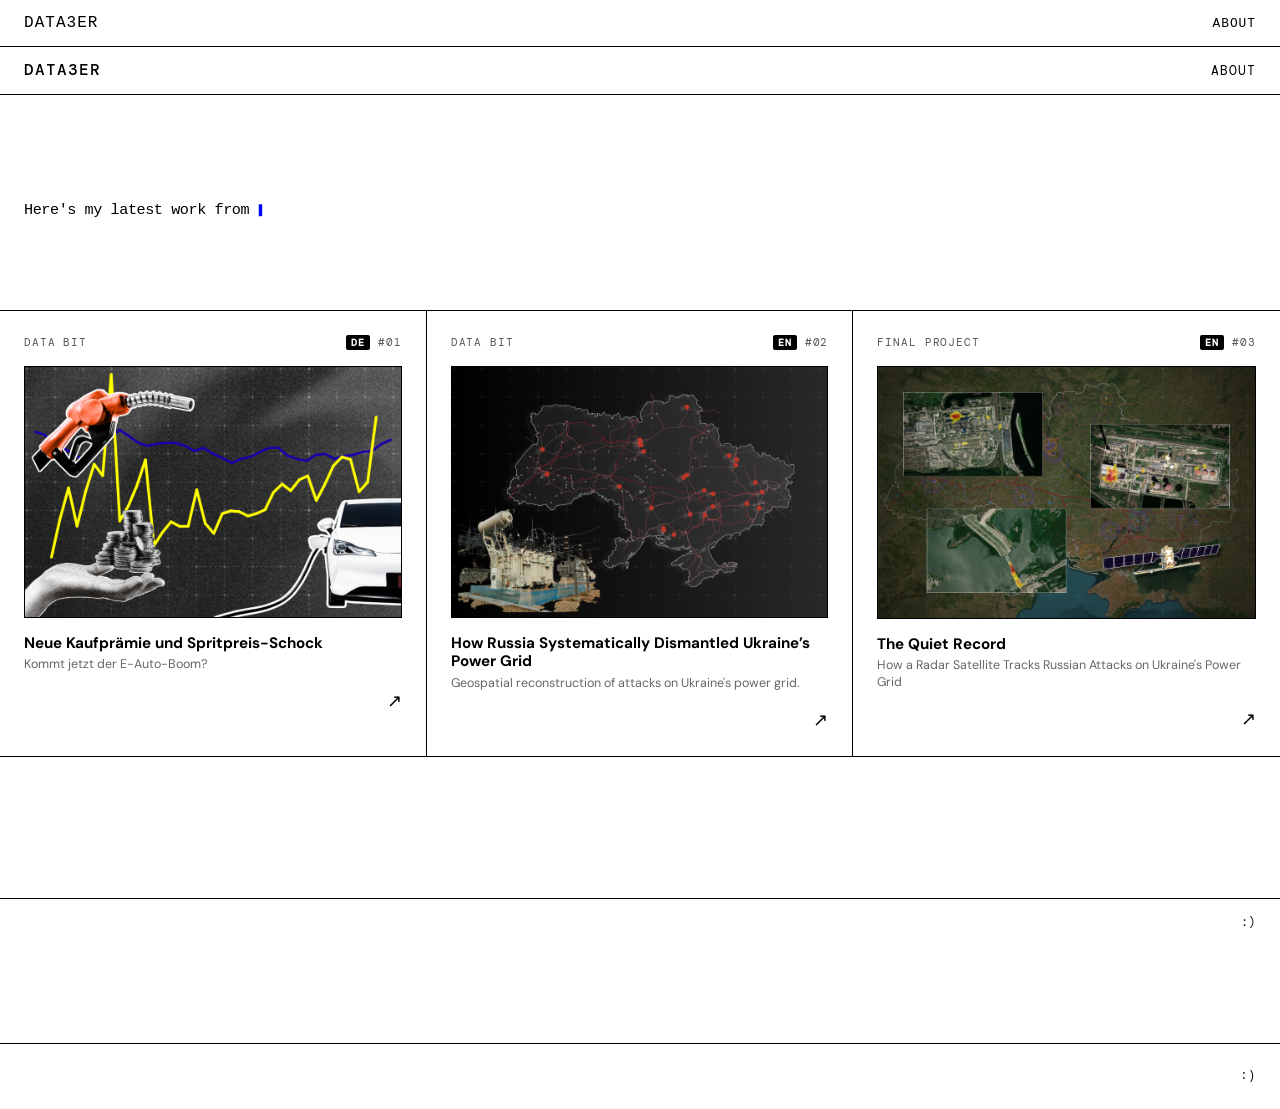
==== commit c51c3d8a: "deploy: elenaivadreyer/data3er@d09acdf720de34e97740c7a6aa36faf42bc5fef5" ====
--- a/index.html
+++ b/index.html
@@ -5,17 +5,17 @@
 	<meta charset="utf-8" />
 	<meta name="viewport" content="width=device-width, initial-scale=1.0" />
 	<meta http-equiv="Content-Type" content="text/html; charset=utf-8" />
-	<link href="./_app/immutable/entry/start.4WZNmuw5.js" rel="modulepreload">
-		<link href="./_app/immutable/chunks/DErS6U9Z.js" rel="modulepreload">
+	<link href="./_app/immutable/entry/start.BoL6cGUk.js" rel="modulepreload">
+		<link href="./_app/immutable/chunks/MrWGKdrE.js" rel="modulepreload">
 		<link href="./_app/immutable/chunks/BrTgistB.js" rel="modulepreload">
 		<link href="./_app/immutable/chunks/d5tJjo3U.js" rel="modulepreload">
 		<link href="./_app/immutable/chunks/B0yvwBXz.js" rel="modulepreload">
-		<link href="./_app/immutable/entry/app.CsfSwlYy.js" rel="modulepreload">
+		<link href="./_app/immutable/entry/app.BUiwLTvd.js" rel="modulepreload">
 		<link href="./_app/immutable/chunks/DsnmJJEf.js" rel="modulepreload">
 		<link href="./_app/immutable/chunks/djIE3BxB.js" rel="modulepreload">
 		<link href="./_app/immutable/chunks/CELvX-Tl.js" rel="modulepreload">
 		<link href="./_app/immutable/chunks/CreIAFtK.js" rel="modulepreload">
-		<link href="./_app/immutable/nodes/0.DDlUH771.js" rel="modulepreload">
+		<link href="./_app/immutable/nodes/0.leBp7Qy8.js" rel="modulepreload">
 		<link href="./_app/immutable/chunks/CRHJruip.js" rel="modulepreload">
 		<link href="./_app/immutable/chunks/BVHteVyD.js" rel="modulepreload">
 		<link href="./_app/immutable/nodes/2.CE3j-6dO.js" rel="modulepreload">
@@ -46,15 +46,15 @@
 			
 			<script>
 				{
-					__sveltekit_1310179 = {
+					__sveltekit_1snig9k = {
 						base: new URL(".", location).pathname.slice(0, -1)
 					};
 
 					const element = document.currentScript.parentElement;
 
 					Promise.all([
-						import("./_app/immutable/entry/start.4WZNmuw5.js"),
-						import("./_app/immutable/entry/app.CsfSwlYy.js")
+						import("./_app/immutable/entry/start.BoL6cGUk.js"),
+						import("./_app/immutable/entry/app.BUiwLTvd.js")
 					]).then(([kit, app]) => {
 						kit.start(app, element, {
 							node_ids: [0, 2],
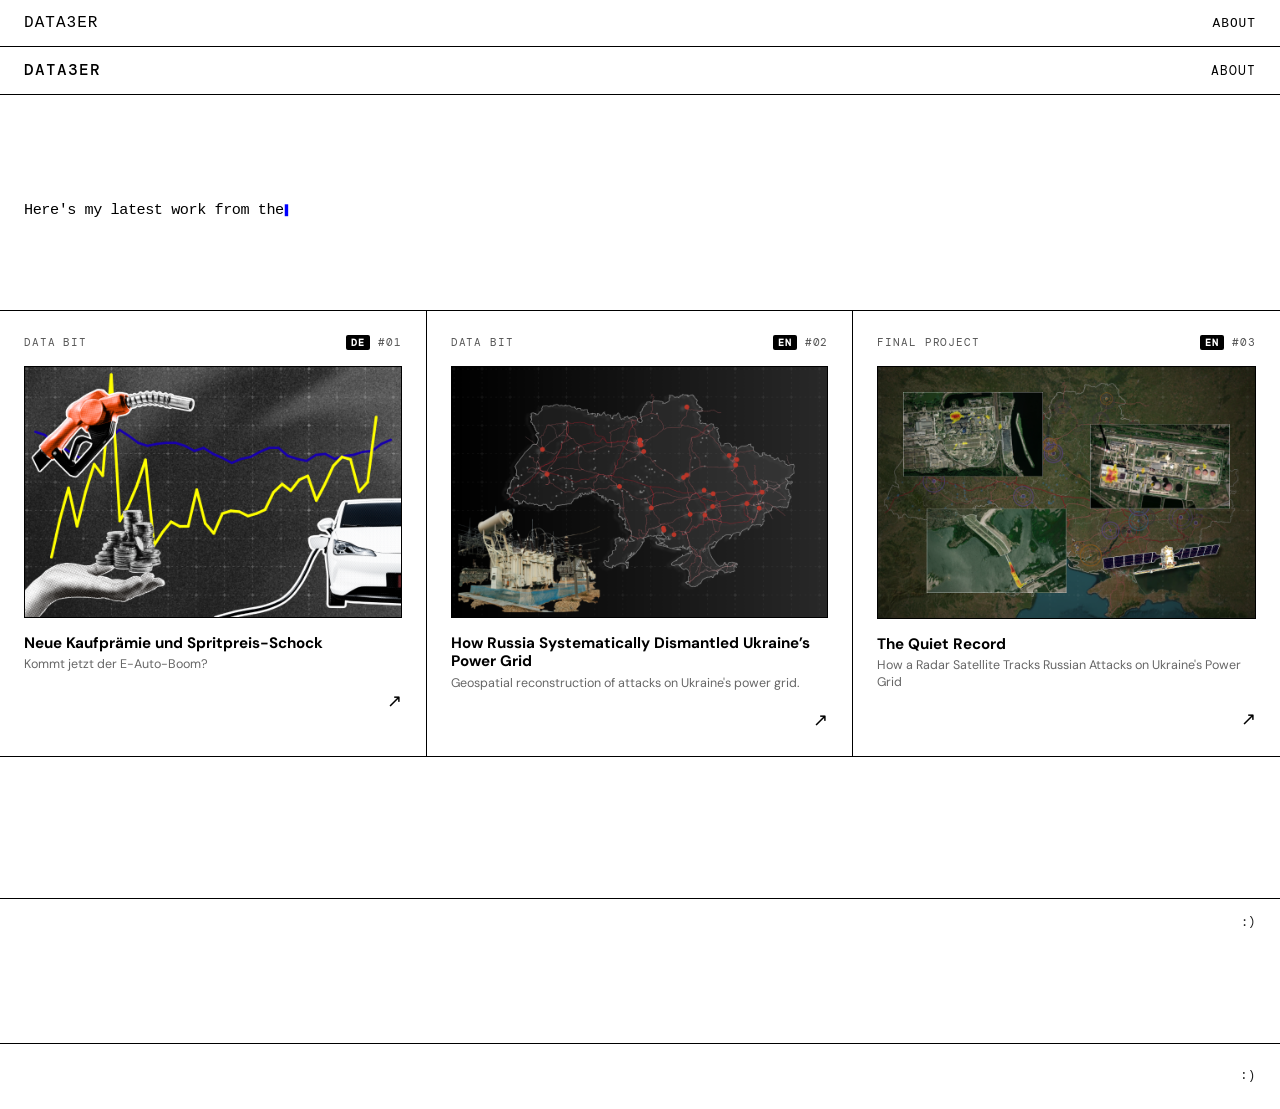
==== commit d838fcd6: "deploy: elenaivadreyer/data3er@6c61ccc3cdc1b127d3d364e2231ef33fcf8daeb6" ====
--- a/index.html
+++ b/index.html
@@ -5,17 +5,17 @@
 	<meta charset="utf-8" />
 	<meta name="viewport" content="width=device-width, initial-scale=1.0" />
 	<meta http-equiv="Content-Type" content="text/html; charset=utf-8" />
-	<link href="./_app/immutable/entry/start.BoL6cGUk.js" rel="modulepreload">
-		<link href="./_app/immutable/chunks/MrWGKdrE.js" rel="modulepreload">
+	<link href="./_app/immutable/entry/start.wyu5sWyb.js" rel="modulepreload">
+		<link href="./_app/immutable/chunks/Z5JkUqPg.js" rel="modulepreload">
 		<link href="./_app/immutable/chunks/BrTgistB.js" rel="modulepreload">
 		<link href="./_app/immutable/chunks/d5tJjo3U.js" rel="modulepreload">
 		<link href="./_app/immutable/chunks/B0yvwBXz.js" rel="modulepreload">
-		<link href="./_app/immutable/entry/app.BUiwLTvd.js" rel="modulepreload">
+		<link href="./_app/immutable/entry/app.Dx7uUwA2.js" rel="modulepreload">
 		<link href="./_app/immutable/chunks/DsnmJJEf.js" rel="modulepreload">
 		<link href="./_app/immutable/chunks/djIE3BxB.js" rel="modulepreload">
 		<link href="./_app/immutable/chunks/CELvX-Tl.js" rel="modulepreload">
 		<link href="./_app/immutable/chunks/CreIAFtK.js" rel="modulepreload">
-		<link href="./_app/immutable/nodes/0.leBp7Qy8.js" rel="modulepreload">
+		<link href="./_app/immutable/nodes/0.u-S9LTvj.js" rel="modulepreload">
 		<link href="./_app/immutable/chunks/CRHJruip.js" rel="modulepreload">
 		<link href="./_app/immutable/chunks/BVHteVyD.js" rel="modulepreload">
 		<link href="./_app/immutable/nodes/2.CE3j-6dO.js" rel="modulepreload">
@@ -46,15 +46,15 @@
 			
 			<script>
 				{
-					__sveltekit_1snig9k = {
+					__sveltekit_19m1zrn = {
 						base: new URL(".", location).pathname.slice(0, -1)
 					};
 
 					const element = document.currentScript.parentElement;
 
 					Promise.all([
-						import("./_app/immutable/entry/start.BoL6cGUk.js"),
-						import("./_app/immutable/entry/app.BUiwLTvd.js")
+						import("./_app/immutable/entry/start.wyu5sWyb.js"),
+						import("./_app/immutable/entry/app.Dx7uUwA2.js")
 					]).then(([kit, app]) => {
 						kit.start(app, element, {
 							node_ids: [0, 2],
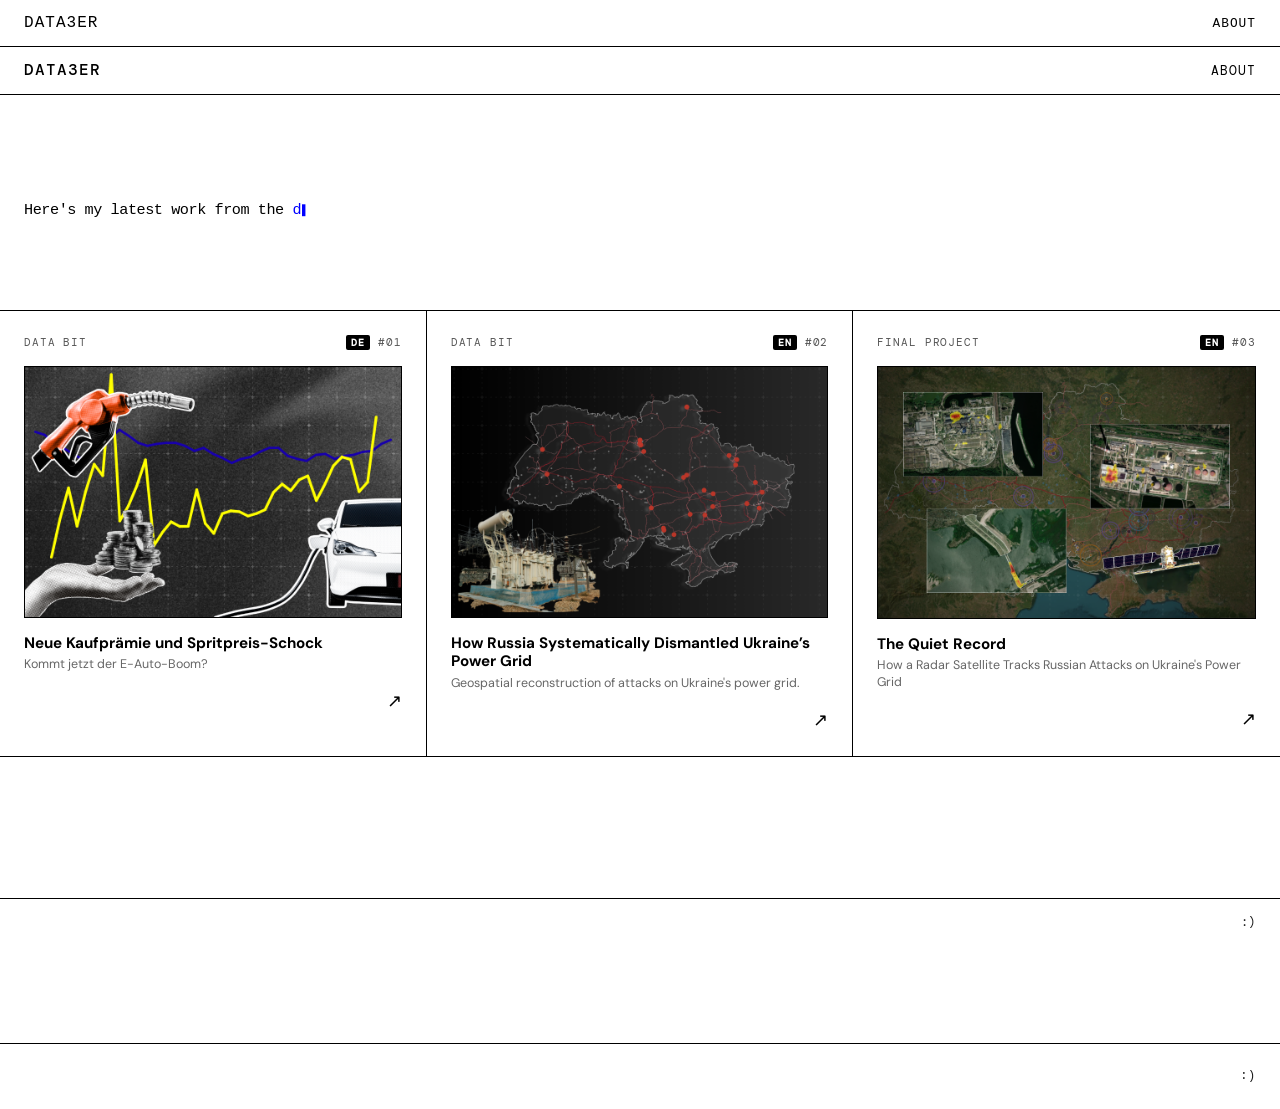
==== commit fcdd0593: "deploy: elenaivadreyer/data3er@7eb12ce5c7a2c99a6e987c025ac804fe40121811" ====
--- a/index.html
+++ b/index.html
@@ -5,17 +5,17 @@
 	<meta charset="utf-8" />
 	<meta name="viewport" content="width=device-width, initial-scale=1.0" />
 	<meta http-equiv="Content-Type" content="text/html; charset=utf-8" />
-	<link href="./_app/immutable/entry/start.wyu5sWyb.js" rel="modulepreload">
-		<link href="./_app/immutable/chunks/Z5JkUqPg.js" rel="modulepreload">
+	<link href="./_app/immutable/entry/start.8uTKgopX.js" rel="modulepreload">
+		<link href="./_app/immutable/chunks/BveO2iPE.js" rel="modulepreload">
 		<link href="./_app/immutable/chunks/BrTgistB.js" rel="modulepreload">
 		<link href="./_app/immutable/chunks/d5tJjo3U.js" rel="modulepreload">
 		<link href="./_app/immutable/chunks/B0yvwBXz.js" rel="modulepreload">
-		<link href="./_app/immutable/entry/app.Dx7uUwA2.js" rel="modulepreload">
+		<link href="./_app/immutable/entry/app.CO7iSTBQ.js" rel="modulepreload">
 		<link href="./_app/immutable/chunks/DsnmJJEf.js" rel="modulepreload">
 		<link href="./_app/immutable/chunks/djIE3BxB.js" rel="modulepreload">
 		<link href="./_app/immutable/chunks/CELvX-Tl.js" rel="modulepreload">
 		<link href="./_app/immutable/chunks/CreIAFtK.js" rel="modulepreload">
-		<link href="./_app/immutable/nodes/0.u-S9LTvj.js" rel="modulepreload">
+		<link href="./_app/immutable/nodes/0.DunFCQlh.js" rel="modulepreload">
 		<link href="./_app/immutable/chunks/CRHJruip.js" rel="modulepreload">
 		<link href="./_app/immutable/chunks/BVHteVyD.js" rel="modulepreload">
 		<link href="./_app/immutable/nodes/2.CE3j-6dO.js" rel="modulepreload">
@@ -46,15 +46,15 @@
 			
 			<script>
 				{
-					__sveltekit_19m1zrn = {
+					__sveltekit_1jamat1 = {
 						base: new URL(".", location).pathname.slice(0, -1)
 					};
 
 					const element = document.currentScript.parentElement;
 
 					Promise.all([
-						import("./_app/immutable/entry/start.wyu5sWyb.js"),
-						import("./_app/immutable/entry/app.Dx7uUwA2.js")
+						import("./_app/immutable/entry/start.8uTKgopX.js"),
+						import("./_app/immutable/entry/app.CO7iSTBQ.js")
 					]).then(([kit, app]) => {
 						kit.start(app, element, {
 							node_ids: [0, 2],
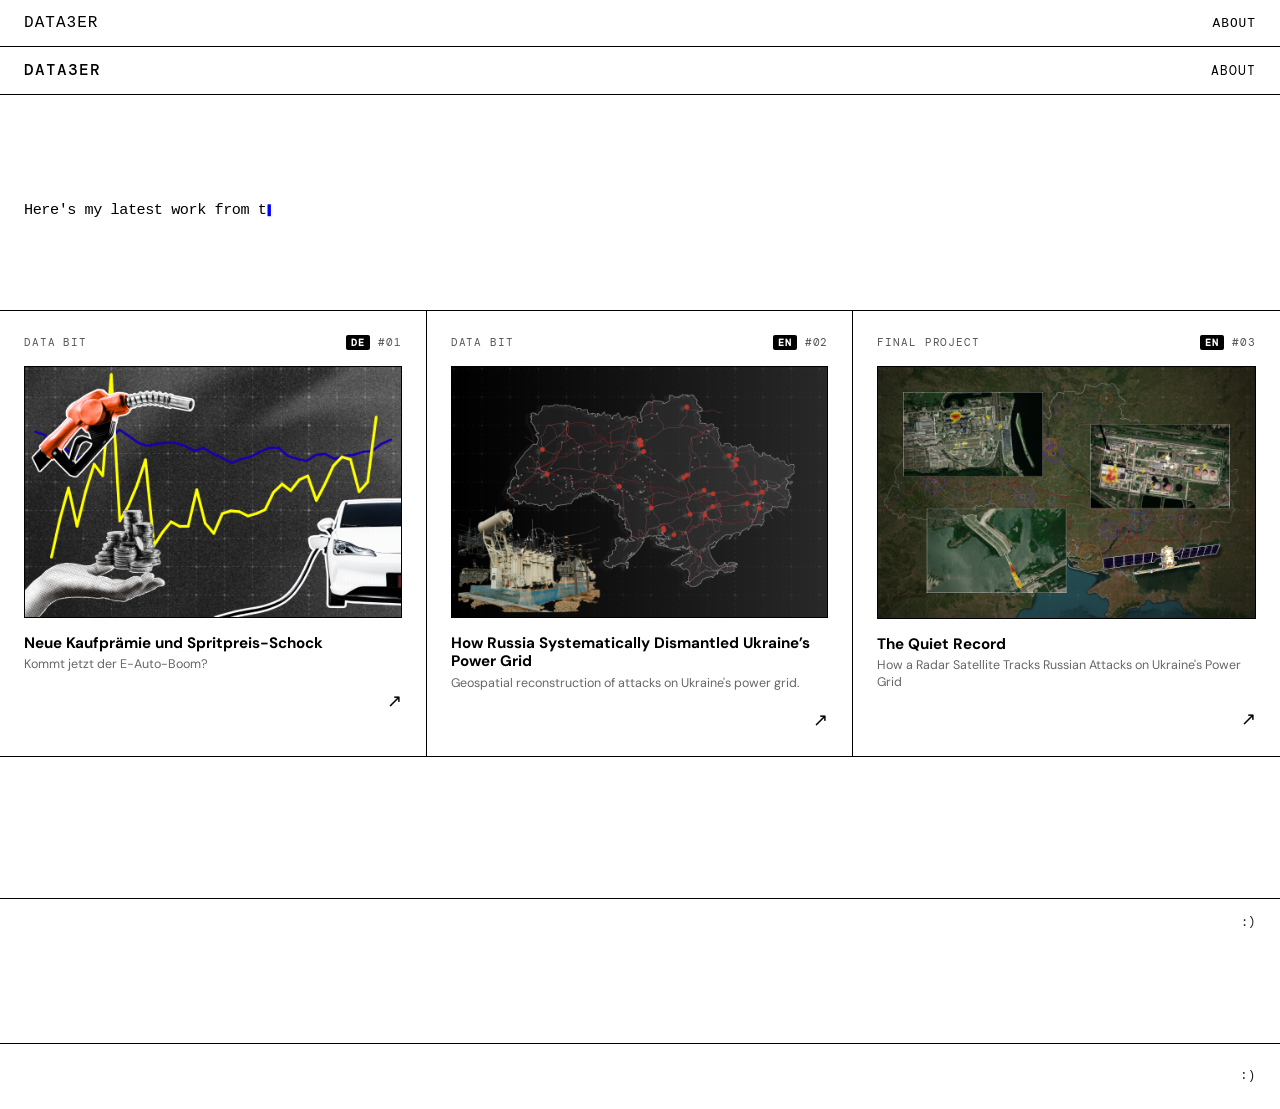
==== commit 6d3440c0: "deploy: elenaivadreyer/data3er@840a4b8a26630f3bb7d70aa5f4009e97a5b066ec" ====
--- a/index.html
+++ b/index.html
@@ -5,21 +5,21 @@
 	<meta charset="utf-8" />
 	<meta name="viewport" content="width=device-width, initial-scale=1.0" />
 	<meta http-equiv="Content-Type" content="text/html; charset=utf-8" />
-	<link href="./_app/immutable/entry/start.8uTKgopX.js" rel="modulepreload">
-		<link href="./_app/immutable/chunks/BveO2iPE.js" rel="modulepreload">
-		<link href="./_app/immutable/chunks/BrTgistB.js" rel="modulepreload">
-		<link href="./_app/immutable/chunks/d5tJjo3U.js" rel="modulepreload">
-		<link href="./_app/immutable/chunks/B0yvwBXz.js" rel="modulepreload">
-		<link href="./_app/immutable/entry/app.CO7iSTBQ.js" rel="modulepreload">
+	<link href="./_app/immutable/entry/start.BLtEnVRY.js" rel="modulepreload">
+		<link href="./_app/immutable/chunks/B-23zpIJ.js" rel="modulepreload">
+		<link href="./_app/immutable/chunks/CFZQmdvf.js" rel="modulepreload">
+		<link href="./_app/immutable/chunks/cb7vU5ek.js" rel="modulepreload">
+		<link href="./_app/immutable/entry/app.3OrVxxXb.js" rel="modulepreload">
 		<link href="./_app/immutable/chunks/DsnmJJEf.js" rel="modulepreload">
-		<link href="./_app/immutable/chunks/djIE3BxB.js" rel="modulepreload">
-		<link href="./_app/immutable/chunks/CELvX-Tl.js" rel="modulepreload">
-		<link href="./_app/immutable/chunks/CreIAFtK.js" rel="modulepreload">
-		<link href="./_app/immutable/nodes/0.DunFCQlh.js" rel="modulepreload">
-		<link href="./_app/immutable/chunks/CRHJruip.js" rel="modulepreload">
-		<link href="./_app/immutable/chunks/BVHteVyD.js" rel="modulepreload">
-		<link href="./_app/immutable/nodes/2.CE3j-6dO.js" rel="modulepreload">
-		<link href="./_app/immutable/chunks/QWI-ti4M.js" rel="modulepreload">
+		<link href="./_app/immutable/chunks/CZTnqplA.js" rel="modulepreload">
+		<link href="./_app/immutable/chunks/BVj2zUbl.js" rel="modulepreload">
+		<link href="./_app/immutable/chunks/DwrLHRDU.js" rel="modulepreload">
+		<link href="./_app/immutable/nodes/0.De_Q9rnB.js" rel="modulepreload">
+		<link href="./_app/immutable/chunks/W2MYAoev.js" rel="modulepreload">
+		<link href="./_app/immutable/chunks/D3LdYfBC.js" rel="modulepreload">
+		<link href="./_app/immutable/nodes/2.BPFPO3Ix.js" rel="modulepreload">
+		<link href="./_app/immutable/chunks/BVU3MAR_.js" rel="modulepreload">
+		<link href="./_app/immutable/chunks/DK31msZD.js" rel="modulepreload">
 		<!--12qhfyh--><script>
 		var _paq = window._paq = window._paq || [];
 		_paq.push(['trackPageView']);
@@ -46,15 +46,15 @@
 			
 			<script>
 				{
-					__sveltekit_1jamat1 = {
+					__sveltekit_73lq44 = {
 						base: new URL(".", location).pathname.slice(0, -1)
 					};
 
 					const element = document.currentScript.parentElement;
 
 					Promise.all([
-						import("./_app/immutable/entry/start.8uTKgopX.js"),
-						import("./_app/immutable/entry/app.CO7iSTBQ.js")
+						import("./_app/immutable/entry/start.BLtEnVRY.js"),
+						import("./_app/immutable/entry/app.3OrVxxXb.js")
 					]).then(([kit, app]) => {
 						kit.start(app, element, {
 							node_ids: [0, 2],
